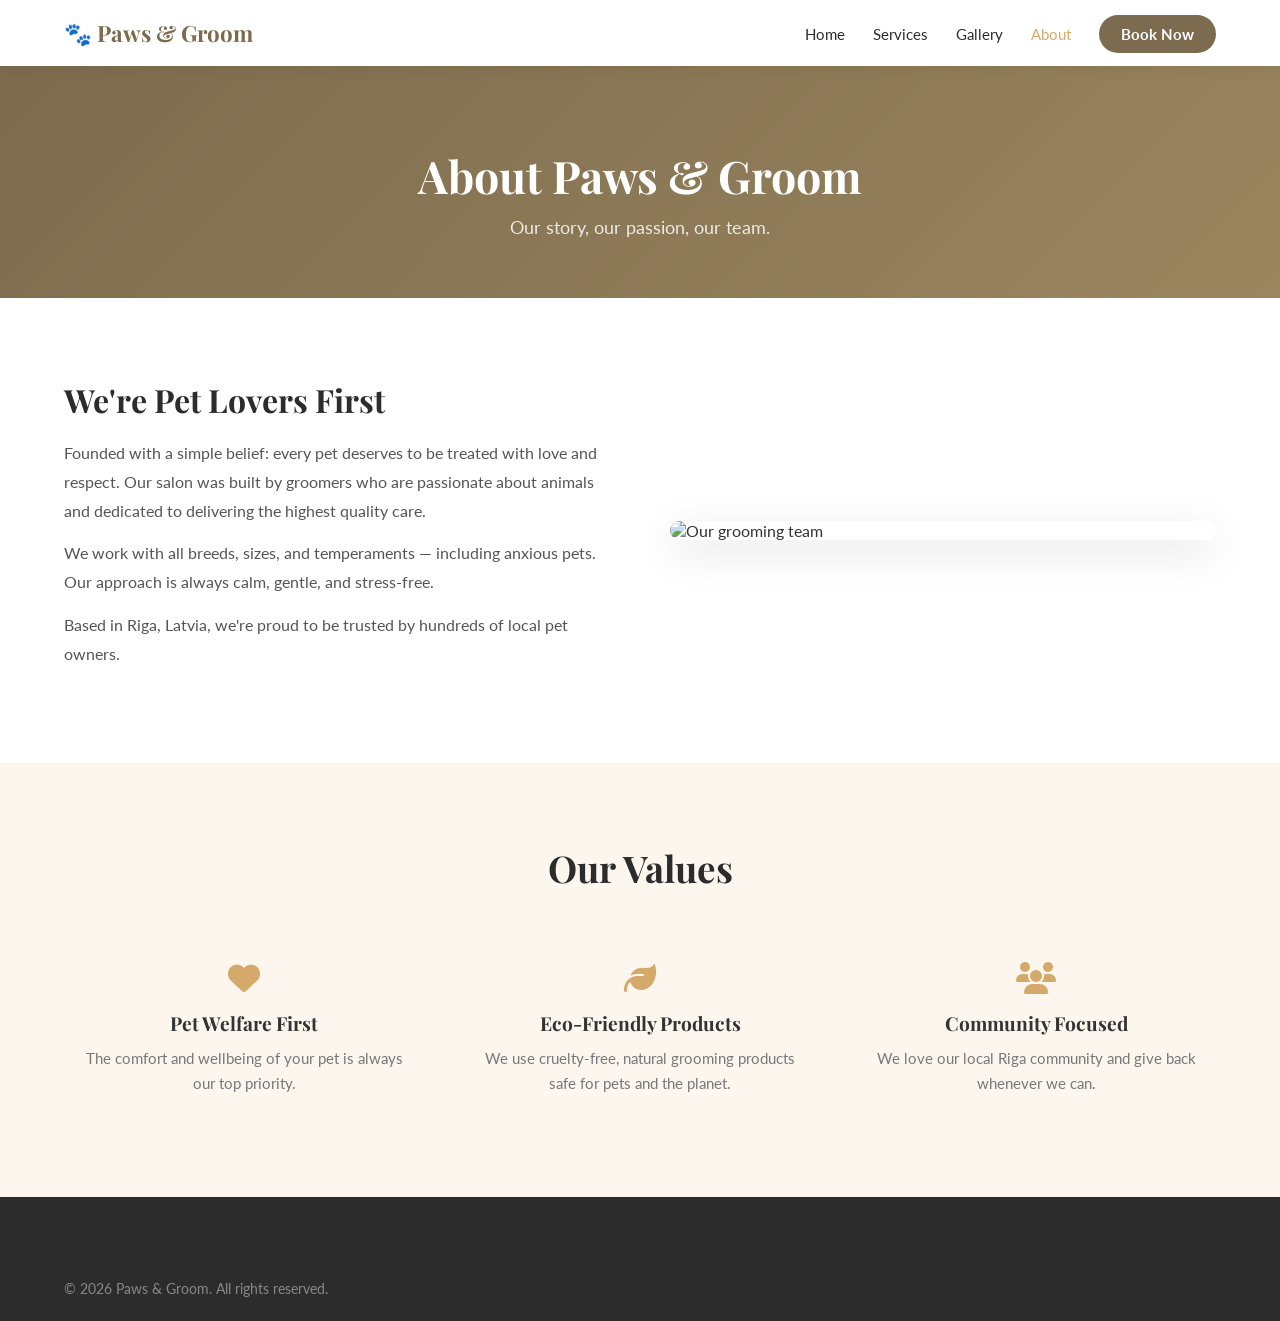
==== about.html @ ded5063c "Initial commit: Full pet grooming website (5 pages)" ====
<!DOCTYPE html>
<html lang="en">
<head>
  <meta charset="UTF-8" />
  <meta name="viewport" content="width=device-width, initial-scale=1.0" />
  <title>About Us | Paws & Groom</title>
  <link rel="stylesheet" href="css/style.css" />
  <link href="https://fonts.googleapis.com/css2?family=Playfair+Display:wght@500;700&family=Lato:wght@300;400;700&display=swap" rel="stylesheet" />
</head>
<body>
<nav class="navbar">
  <a href="index.html" class="logo">🐾 Paws &amp; Groom</a>
  <ul class="nav-links">
    <li><a href="index.html">Home</a></li>
    <li><a href="services.html">Services</a></li>
    <li><a href="gallery.html">Gallery</a></li>
    <li><a href="about.html" class="active">About</a></li>
    <li><a href="contact.html" class="btn-nav">Book Now</a></li>
  </ul>
  <div class="burger" onclick="toggleMenu()"><span></span><span></span><span></span></div>
</nav>

<section class="page-hero">
  <h1>About Paws &amp; Groom</h1>
  <p>Our story, our passion, our team.</p>
</section>

<section class="section about-section">
  <div class="about-grid">
    <div class="about-text">
      <h2>We're Pet Lovers First</h2>
      <p>Founded with a simple belief: every pet deserves to be treated with love and respect. Our salon was built by groomers who are passionate about animals and dedicated to delivering the highest quality care.</p>
      <p>We work with all breeds, sizes, and temperaments — including anxious pets. Our approach is always calm, gentle, and stress-free.</p>
      <p>Based in Riga, Latvia, we're proud to be trusted by hundreds of local pet owners.</p>
    </div>
    <div class="about-image">
      <img src="https://images.unsplash.com/photo-1601758174493-2d4e0e8be99b?w=700&q=80" alt="Our grooming team" />
    </div>
  </div>
</section>

<section class="section why-us" style="background:#fdf6ee">
  <div class="section-header"><h2>Our Values</h2></div>
  <div class="why-grid">
    <div class="why-item"><i class="fas fa-heart"></i><h3>Pet Welfare First</h3><p>The comfort and wellbeing of your pet is always our top priority.</p></div>
    <div class="why-item"><i class="fas fa-leaf"></i><h3>Eco-Friendly Products</h3><p>We use cruelty-free, natural grooming products safe for pets and the planet.</p></div>
    <div class="why-item"><i class="fas fa-users"></i><h3>Community Focused</h3><p>We love our local Riga community and give back whenever we can.</p></div>
  </div>
</section>

<footer class="footer">
  <div class="footer-bottom"><p>© 2026 Paws &amp; Groom. All rights reserved.</p></div>
</footer>
<link rel="stylesheet" href="https://cdnjs.cloudflare.com/ajax/libs/font-awesome/6.4.0/css/all.min.css" />
<script src="js/main.js"></script>
</body>
</html>
---- css/style.css ----
/* === RESET & BASE === */
*, *::before, *::after { box-sizing: border-box; margin: 0; padding: 0; }
html { scroll-behavior: smooth; }
body { font-family: 'Lato', sans-serif; color: #333; background: #fff; }
a { text-decoration: none; color: inherit; }
ul { list-style: none; }
img { max-width: 100%; display: block; }

/* === COLORS === */
:root {
  --primary: #7c6b4e;
  --accent: #d4a96a;
  --light-bg: #fdf6ee;
  --dark: #2c2c2c;
  --white: #ffffff;
  --text-muted: #777;
}

/* === NAVBAR === */
.navbar {
  display: flex;
  align-items: center;
  justify-content: space-between;
  padding: 18px 5%;
  background: rgba(255,255,255,0.97);
  position: sticky;
  top: 0;
  z-index: 1000;
  box-shadow: 0 2px 15px rgba(0,0,0,0.06);
}
.logo { font-family: 'Playfair Display', serif; font-size: 1.4rem; font-weight: 700; color: var(--primary); }
.nav-links { display: flex; gap: 28px; align-items: center; }
.nav-links a { font-size: 0.95rem; color: var(--dark); font-weight: 400; transition: color 0.2s; }
.nav-links a:hover, .nav-links a.active { color: var(--accent); }
.btn-nav {
  background: var(--primary);
  color: #fff !important;
  padding: 10px 22px;
  border-radius: 30px;
  font-weight: 700 !important;
  transition: background 0.2s !important;
}
.btn-nav:hover { background: var(--accent) !important; }
.burger { display: none; flex-direction: column; gap: 5px; cursor: pointer; }
.burger span { width: 24px; height: 2px; background: var(--dark); border-radius: 2px; display: block; transition: all 0.3s; }

/* === BUTTONS === */
.btn-primary {
  display: inline-block;
  background: var(--primary);
  color: #fff;
  padding: 14px 32px;
  border-radius: 30px;
  font-weight: 700;
  font-size: 0.95rem;
  transition: background 0.2s, transform 0.15s;
  border: none;
  cursor: pointer;
}
.btn-primary:hover { background: var(--accent); transform: translateY(-1px); }
.btn-secondary {
  display: inline-block;
  background: transparent;
  color: #fff;
  padding: 14px 32px;
  border-radius: 30px;
  font-weight: 700;
  font-size: 0.95rem;
  border: 2px solid #fff;
  margin-left: 12px;
  transition: all 0.2s;
}
.btn-secondary:hover { background: #fff; color: var(--primary); }
.btn-outline {
  display: inline-block;
  background: transparent;
  color: var(--primary);
  padding: 13px 30px;
  border-radius: 30px;
  font-weight: 700;
  border: 2px solid var(--primary);
  transition: all 0.2s;
}
.btn-outline:hover { background: var(--primary); color: #fff; }

/* === HERO === */
.hero {
  position: relative;
  height: 92vh;
  min-height: 600px;
  display: flex;
  align-items: center;
  justify-content: center;
  overflow: hidden;
}
.hero-bg {
  position: absolute;
  inset: 0;
  width: 100%;
  height: 100%;
  object-fit: cover;
  object-position: center;
}
.hero-overlay {
  position: absolute;
  inset: 0;
  background: linear-gradient(135deg, rgba(44,30,15,0.65) 0%, rgba(44,30,15,0.3) 100%);
  z-index: 1;
}
.hero-content {
  position: relative;
  z-index: 2;
  text-align: center;
  color: #fff;
  padding: 0 20px;
  max-width: 750px;
}
.hero-sub { font-size: 0.9rem; letter-spacing: 3px; text-transform: uppercase; margin-bottom: 16px; opacity: 0.85; }
.hero-content h1 { font-family: 'Playfair Display', serif; font-size: clamp(2.5rem, 6vw, 4.5rem); line-height: 1.15; margin-bottom: 20px; }
.hero-desc { font-size: 1.1rem; opacity: 0.9; margin-bottom: 36px; line-height: 1.7; max-width: 520px; margin-left: auto; margin-right: auto; }

/* === TRUST BAR === */
.trust-bar {
  display: flex;
  justify-content: center;
  gap: 40px;
  flex-wrap: wrap;
  padding: 28px 5%;
  background: var(--primary);
  color: #fff;
}
.trust-item { display: flex; align-items: center; gap: 10px; font-size: 0.95rem; }
.trust-item i { font-size: 1.3rem; color: var(--accent); }

/* === SECTIONS === */
.section { padding: 80px 5%; }
.section-header { text-align: center; margin-bottom: 50px; }
.section-header h2 { font-family: 'Playfair Display', serif; font-size: 2.3rem; color: var(--dark); margin-bottom: 12px; }
.section-header p { color: var(--text-muted); font-size: 1.05rem; }
.center { text-align: center; margin-top: 40px; }

/* === SERVICE CARDS === */
.cards { display: grid; grid-template-columns: repeat(auto-fit, minmax(220px, 1fr)); gap: 28px; margin-bottom: 20px; }
.card {
  background: var(--light-bg);
  border-radius: 16px;
  padding: 36px 28px;
  text-align: center;
  transition: transform 0.2s, box-shadow 0.2s;
}
.card:hover { transform: translateY(-5px); box-shadow: 0 12px 35px rgba(0,0,0,0.09); }
.card-icon { font-size: 2.4rem; margin-bottom: 16px; }
.card h3 { font-family: 'Playfair Display', serif; font-size: 1.3rem; margin-bottom: 10px; color: var(--dark); }
.card p { color: var(--text-muted); font-size: 0.95rem; line-height: 1.7; }

/* === WHY US === */
.why-us { background: var(--light-bg); }
.why-grid { display: grid; grid-template-columns: repeat(auto-fit, minmax(240px, 1fr)); gap: 36px; }
.why-item { text-align: center; padding: 20px; }
.why-item i { font-size: 2rem; color: var(--accent); margin-bottom: 16px; }
.why-item h3 { font-family: 'Playfair Display', serif; font-size: 1.2rem; margin-bottom: 10px; }
.why-item p { color: var(--text-muted); font-size: 0.95rem; line-height: 1.7; }

/* === BEFORE/AFTER GALLERY === */
.ba-grid { display: grid; grid-template-columns: repeat(auto-fit, minmax(280px, 1fr)); gap: 20px; }
.ba-card { position: relative; border-radius: 14px; overflow: hidden; }
.ba-card img { width: 100%; height: 280px; object-fit: cover; transition: transform 0.3s; }
.ba-card:hover img { transform: scale(1.04); }
.ba-tag {
  position: absolute;
  bottom: 14px;
  left: 14px;
  background: var(--accent);
  color: #fff;
  padding: 6px 14px;
  border-radius: 20px;
  font-size: 0.82rem;
  font-weight: 700;
}

/* === TESTIMONIALS === */
.reviews { display: grid; grid-template-columns: repeat(auto-fit, minmax(260px, 1fr)); gap: 28px; }
.review {
  background: var(--light-bg);
  border-radius: 14px;
  padding: 32px 28px;
  border-left: 4px solid var(--accent);
}
.stars { font-size: 1.2rem; color: var(--accent); margin-bottom: 14px; }
.review p { color: #555; font-size: 0.95rem; line-height: 1.75; margin-bottom: 16px; font-style: italic; }
.review strong { color: var(--primary); }

/* === CTA BANNER === */
.cta-banner {
  background: linear-gradient(135deg, var(--primary) 0%, #4a3a28 100%);
  color: #fff;
  text-align: center;
  padding: 80px 5%;
}
.cta-banner h2 { font-family: 'Playfair Display', serif; font-size: 2.2rem; margin-bottom: 14px; }
.cta-banner p { font-size: 1.05rem; opacity: 0.85; margin-bottom: 32px; }

/* === PAGE HERO (inner pages) === */
.page-hero {
  background: linear-gradient(135deg, var(--primary), #9a855e);
  color: #fff;
  text-align: center;
  padding: 80px 5% 60px;
}
.page-hero h1 { font-family: 'Playfair Display', serif; font-size: 2.8rem; margin-bottom: 12px; }
.page-hero p { font-size: 1.1rem; opacity: 0.85; }

/* === PRICING CARDS === */
.pricing-grid { display: grid; grid-template-columns: repeat(auto-fit, minmax(250px, 1fr)); gap: 28px; }
.pricing-card {
  background: #fff;
  border: 1.5px solid #ede8e0;
  border-radius: 16px;
  padding: 36px 28px;
  text-align: center;
  position: relative;
  transition: transform 0.2s, box-shadow 0.2s;
}
.pricing-card:hover { transform: translateY(-5px); box-shadow: 0 14px 40px rgba(0,0,0,0.1); }
.pricing-card.featured { border-color: var(--accent); box-shadow: 0 6px 30px rgba(212,169,106,0.25); }
.pricing-card h3 { font-family: 'Playfair Display', serif; font-size: 1.4rem; margin: 12px 0 8px; }
.pricing-card p { color: var(--text-muted); font-size: 0.93rem; line-height: 1.6; margin-bottom: 22px; }
.price-list { margin: 20px 0; border-top: 1px solid #ede8e0; }
.price-row { display: flex; justify-content: space-between; padding: 10px 0; border-bottom: 1px solid #f0ebe3; font-size: 0.93rem; }
.price-row span:last-child { font-weight: 700; color: var(--primary); }
.badge {
  position: absolute;
  top: -14px;
  left: 50%;
  transform: translateX(-50%);
  background: var(--accent);
  color: #fff;
  padding: 5px 18px;
  border-radius: 20px;
  font-size: 0.8rem;
  font-weight: 700;
}

/* === GALLERY GRID === */
.gallery-grid { display: grid; grid-template-columns: repeat(auto-fit, minmax(280px, 1fr)); gap: 18px; }
.gallery-item { border-radius: 12px; overflow: hidden; }
.gallery-item img { width: 100%; height: 260px; object-fit: cover; transition: transform 0.35s; }
.gallery-item:hover img { transform: scale(1.06); }

/* === ABOUT === */
.about-grid { display: grid; grid-template-columns: 1fr 1fr; gap: 60px; align-items: center; }
.about-text h2 { font-family: 'Playfair Display', serif; font-size: 2rem; margin-bottom: 18px; color: var(--dark); }
.about-text p { color: #555; line-height: 1.8; margin-bottom: 14px; font-size: 1rem; }
.about-image img { border-radius: 18px; box-shadow: 0 12px 40px rgba(0,0,0,0.12); }

/* === CONTACT === */
.contact-grid { display: grid; grid-template-columns: 1.2fr 1fr; gap: 60px; align-items: start; }
.contact-form h2, .contact-info h2 { font-family: 'Playfair Display', serif; font-size: 1.8rem; margin-bottom: 28px; color: var(--dark); }
.form-group { margin-bottom: 20px; }
.form-group label { display: block; font-size: 0.88rem; font-weight: 700; color: var(--primary); margin-bottom: 7px; text-transform: uppercase; letter-spacing: 0.5px; }
.form-group input, .form-group select, .form-group textarea {
  width: 100%;
  padding: 13px 16px;
  border: 1.5px solid #ddd;
  border-radius: 10px;
  font-family: 'Lato', sans-serif;
  font-size: 0.97rem;
  transition: border-color 0.2s;
  background: #fdfaf6;
}
.form-group input:focus, .form-group select:focus, .form-group textarea:focus {
  outline: none;
  border-color: var(--accent);
}
.form-group textarea { height: 110px; resize: vertical; }
.info-item { margin-bottom: 22px; }
.info-item strong { display: block; font-size: 0.85rem; text-transform: uppercase; letter-spacing: 0.5px; color: var(--primary); margin-bottom: 4px; }
.info-item p { color: #555; line-height: 1.7; }

/* === FOOTER === */
.footer { background: var(--dark); color: #ccc; padding: 60px 5% 0; }
.footer-grid { display: grid; grid-template-columns: 2fr 1fr 1fr 1.5fr; gap: 40px; padding-bottom: 40px; border-bottom: 1px solid #444; }
.footer h3 { font-family: 'Playfair Display', serif; color: #fff; font-size: 1.3rem; margin-bottom: 14px; }
.footer h4 { color: #fff; font-size: 0.9rem; text-transform: uppercase; letter-spacing: 1px; margin-bottom: 14px; }
.footer ul li { margin-bottom: 8px; }
.footer ul li a { color: #bbb; font-size: 0.92rem; transition: color 0.2s; }
.footer ul li a:hover { color: var(--accent); }
.footer p { color: #aaa; font-size: 0.92rem; line-height: 1.7; }
.footer-bottom { display: flex; justify-content: space-between; align-items: center; padding: 20px 0; flex-wrap: wrap; gap: 12px; }
.footer-bottom p { color: #888; font-size: 0.87rem; }
.social-links { display: flex; gap: 14px; }
.social-links a { color: #aaa; font-size: 1.2rem; transition: color 0.2s; }
.social-links a:hover { color: var(--accent); }

/* === RESPONSIVE === */
@media (max-width: 900px) {
  .about-grid, .contact-grid { grid-template-columns: 1fr; }
  .footer-grid { grid-template-columns: 1fr 1fr; }
}
@media (max-width: 680px) {
  .nav-links { display: none; flex-direction: column; position: absolute; top: 65px; left: 0; right: 0; background: #fff; padding: 20px; box-shadow: 0 8px 20px rgba(0,0,0,0.1); }
  .nav-links.open { display: flex; }
  .burger { display: flex; }
  .hero { height: 100vh; }
  .btn-secondary { margin-left: 0; margin-top: 12px; }
  .hero-content { display: flex; flex-direction: column; align-items: center; }
  .trust-bar { gap: 20px; }
  .footer-grid { grid-template-columns: 1fr; }
}
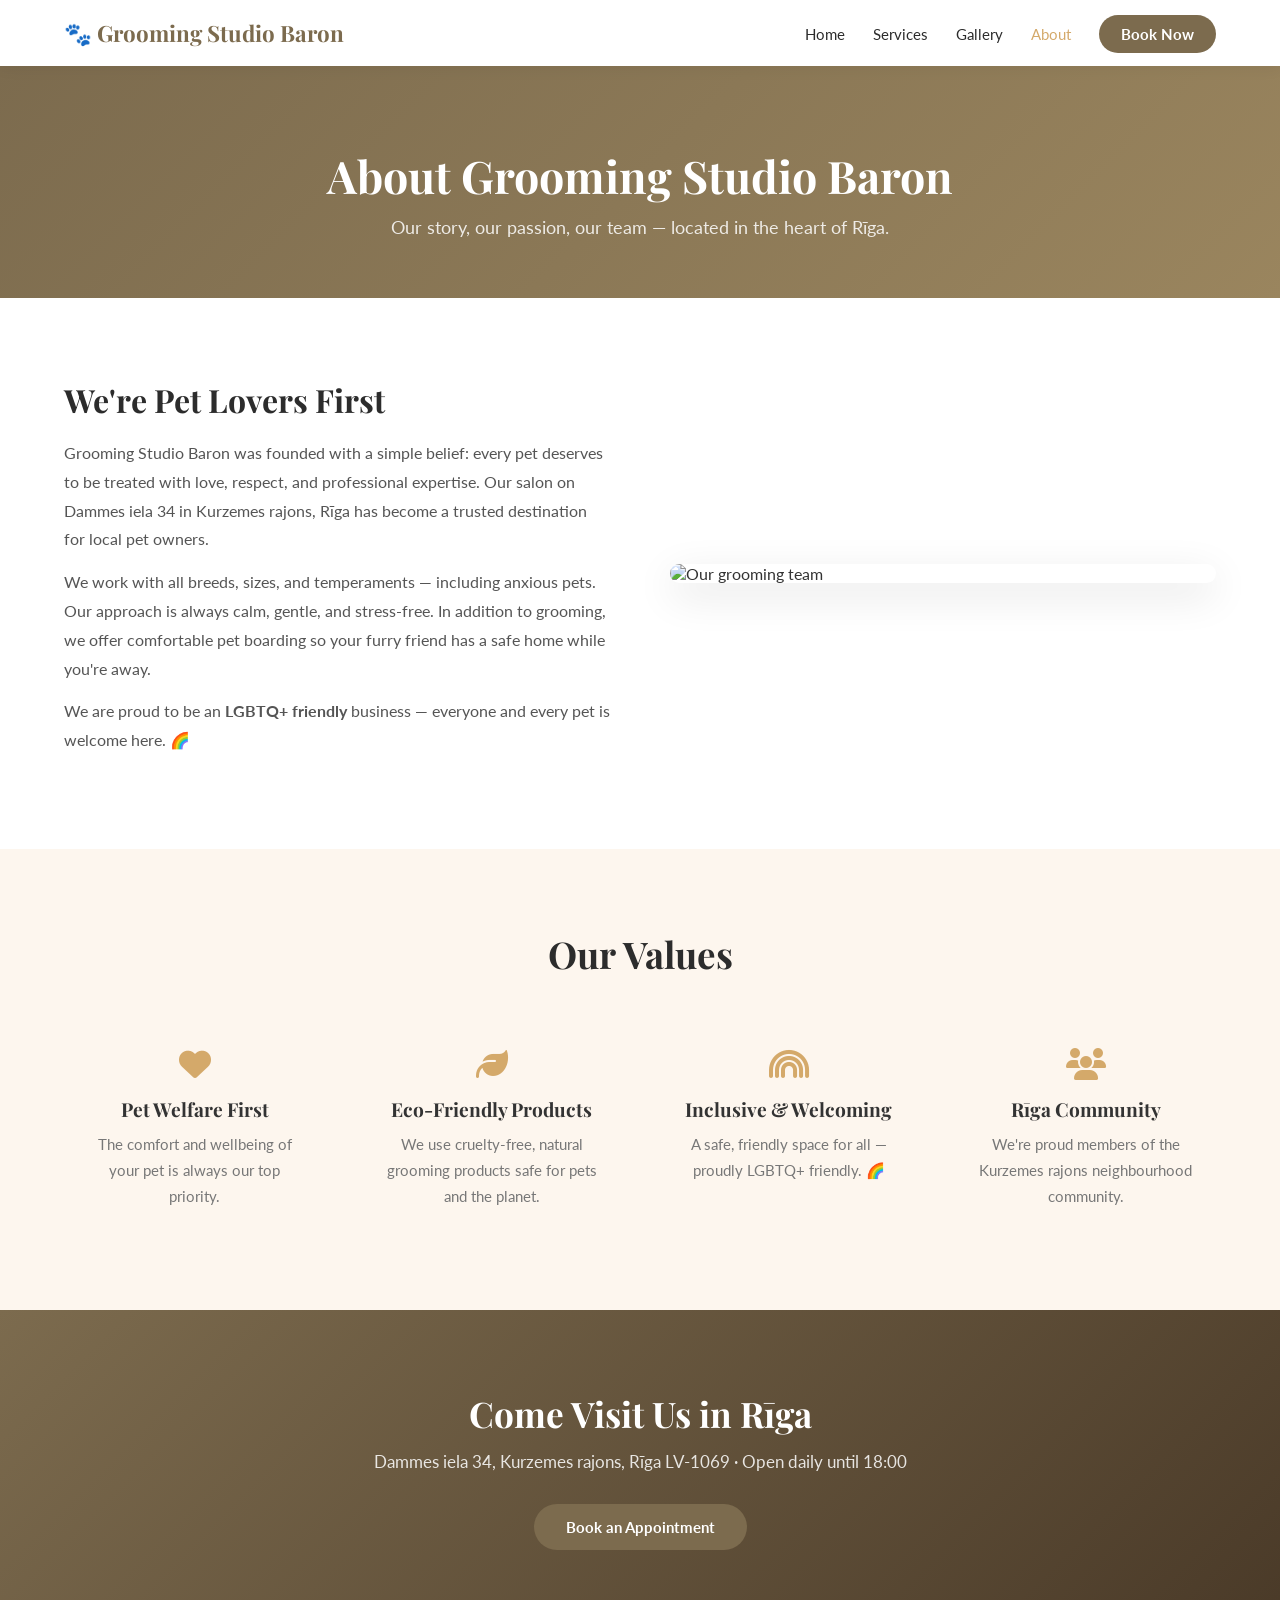
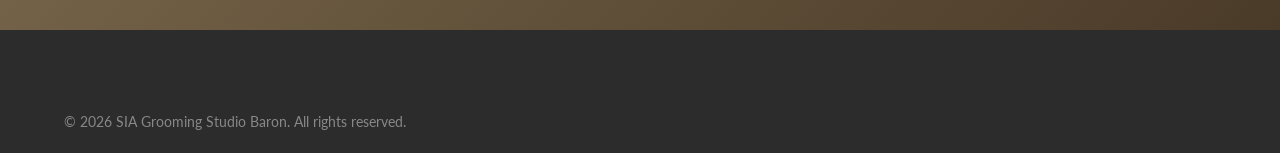
==== commit 8829e015: "Update: Replace placeholder with real SIA Grooming Studio Baron info" ====
--- a/about.html
+++ b/about.html
@@ -3,13 +3,14 @@
 <head>
   <meta charset="UTF-8" />
   <meta name="viewport" content="width=device-width, initial-scale=1.0" />
-  <title>About Us | Paws & Groom</title>
+  <title>About Us | Grooming Studio Baron</title>
   <link rel="stylesheet" href="css/style.css" />
   <link href="https://fonts.googleapis.com/css2?family=Playfair+Display:wght@500;700&family=Lato:wght@300;400;700&display=swap" rel="stylesheet" />
+  <link rel="stylesheet" href="https://cdnjs.cloudflare.com/ajax/libs/font-awesome/6.4.0/css/all.min.css" />
 </head>
 <body>
 <nav class="navbar">
-  <a href="index.html" class="logo">🐾 Paws &amp; Groom</a>
+  <a href="index.html" class="logo">🐾 Grooming Studio Baron</a>
   <ul class="nav-links">
     <li><a href="index.html">Home</a></li>
     <li><a href="services.html">Services</a></li>
@@ -21,17 +22,17 @@
 </nav>
 
 <section class="page-hero">
-  <h1>About Paws &amp; Groom</h1>
-  <p>Our story, our passion, our team.</p>
+  <h1>About Grooming Studio Baron</h1>
+  <p>Our story, our passion, our team — located in the heart of Rīga.</p>
 </section>
 
 <section class="section about-section">
   <div class="about-grid">
     <div class="about-text">
       <h2>We're Pet Lovers First</h2>
-      <p>Founded with a simple belief: every pet deserves to be treated with love and respect. Our salon was built by groomers who are passionate about animals and dedicated to delivering the highest quality care.</p>
-      <p>We work with all breeds, sizes, and temperaments — including anxious pets. Our approach is always calm, gentle, and stress-free.</p>
-      <p>Based in Riga, Latvia, we're proud to be trusted by hundreds of local pet owners.</p>
+      <p>Grooming Studio Baron was founded with a simple belief: every pet deserves to be treated with love, respect, and professional expertise. Our salon on Dammes iela 34 in Kurzemes rajons, Rīga has become a trusted destination for local pet owners.</p>
+      <p>We work with all breeds, sizes, and temperaments — including anxious pets. Our approach is always calm, gentle, and stress-free. In addition to grooming, we offer comfortable pet boarding so your furry friend has a safe home while you're away.</p>
+      <p>We are proud to be an <strong>LGBTQ+ friendly</strong> business — everyone and every pet is welcome here. 🌈</p>
     </div>
     <div class="about-image">
       <img src="https://images.unsplash.com/photo-1601758174493-2d4e0e8be99b?w=700&q=80" alt="Our grooming team" />
@@ -44,14 +45,20 @@
   <div class="why-grid">
     <div class="why-item"><i class="fas fa-heart"></i><h3>Pet Welfare First</h3><p>The comfort and wellbeing of your pet is always our top priority.</p></div>
     <div class="why-item"><i class="fas fa-leaf"></i><h3>Eco-Friendly Products</h3><p>We use cruelty-free, natural grooming products safe for pets and the planet.</p></div>
-    <div class="why-item"><i class="fas fa-users"></i><h3>Community Focused</h3><p>We love our local Riga community and give back whenever we can.</p></div>
+    <div class="why-item"><i class="fas fa-rainbow"></i><h3>Inclusive & Welcoming</h3><p>A safe, friendly space for all — proudly LGBTQ+ friendly. 🌈</p></div>
+    <div class="why-item"><i class="fas fa-users"></i><h3>Rīga Community</h3><p>We're proud members of the Kurzemes rajons neighbourhood community.</p></div>
   </div>
 </section>
 
+<section class="cta-banner">
+  <h2>Come Visit Us in Rīga</h2>
+  <p>Dammes iela 34, Kurzemes rajons, Rīga LV-1069 · Open daily until 18:00</p>
+  <a href="contact.html" class="btn-primary">Book an Appointment</a>
+</section>
+
 <footer class="footer">
-  <div class="footer-bottom"><p>© 2026 Paws &amp; Groom. All rights reserved.</p></div>
+  <div class="footer-bottom"><p>© 2026 SIA Grooming Studio Baron. All rights reserved.</p></div>
 </footer>
-<link rel="stylesheet" href="https://cdnjs.cloudflare.com/ajax/libs/font-awesome/6.4.0/css/all.min.css" />
 <script src="js/main.js"></script>
 </body>
 </html>
